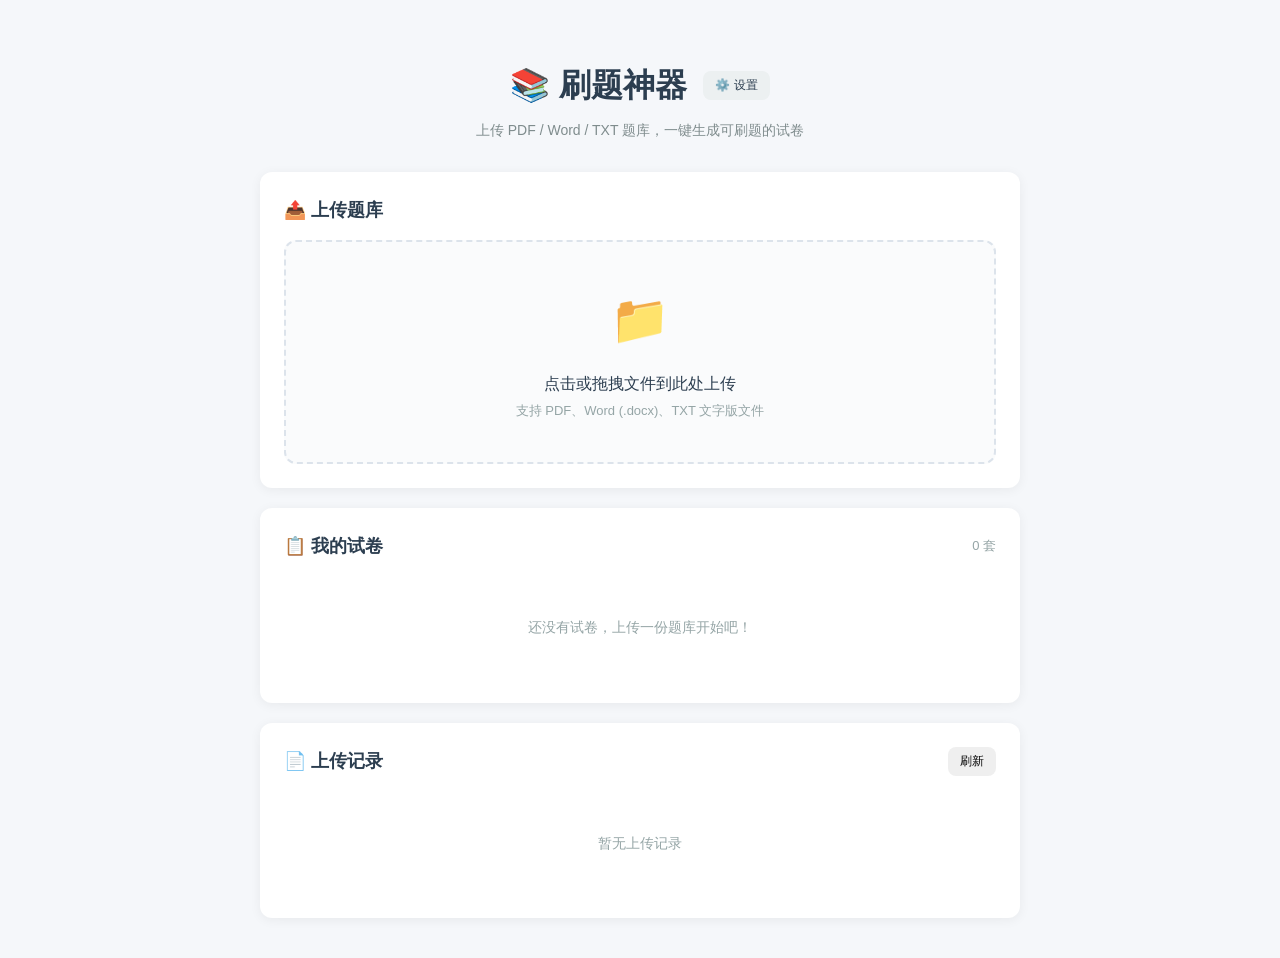
==== templates/index.html @ 8ee1f153 "quiz-app MVP: upload PDF/Word, AI parse, quiz with red/green feedback, AI explanation" ====
<!DOCTYPE html>
<html lang="zh-CN">
<head>
    <meta charset="UTF-8">
    <meta name="viewport" content="width=device-width, initial-scale=1.0">
    <title>刷题神器 - 上传题库自动刷题</title>
    <link rel="stylesheet" href="/static/style.css">
</head>
<body>
    <div class="container">
        <header class="header">
            <div class="header-row">
                <h1>📚 刷题神器</h1>
                <button class="btn btn-secondary btn-small" id="settingsBtn" title="AI配置">⚙️ 设置</button>
            </div>
            <p class="subtitle">上传 PDF / Word / TXT 题库，一键生成可刷题的试卷</p>
        </header>

        <!-- AI配置弹窗 -->
        <div class="modal-overlay" id="settingsModal" style="display:none;">
            <div class="modal-card settings-modal">
                <div class="modal-header">
                    <h2>⚙️ AI 配置</h2>
                    <button class="btn btn-back" id="closeSettingsBtn">✕</button>
                </div>
                <div class="settings-body">
                    <p class="settings-tip">配置AI大模型的API，用于题目解析和答案解析生成。支持任何兼容OpenAI格式的API。</p>
                    
                    <div class="settings-field">
                        <label>API Key</label>
                        <input type="password" id="settingsApiKey" placeholder="sk-xxxxxxxxxxxxx">
                        <span class="settings-hint" id="settingsKeyHint"></span>
                    </div>
                    
                    <div class="settings-field">
                        <label>API 地址 (Base URL)</label>
                        <input type="text" id="settingsBaseUrl" placeholder="https://api.deepseek.com/v1">
                        <span class="settings-hint">DeepSeek: https://api.deepseek.com/v1<br>OpenAI: https://api.openai.com/v1<br>通义千问: https://dashscope.aliyuncs.com/compatible-mode/v1</span>
                    </div>
                    
                    <div class="settings-field">
                        <label>模型名称</label>
                        <input type="text" id="settingsModel" placeholder="deepseek-chat">
                        <span class="settings-hint">DeepSeek: deepseek-chat<br>OpenAI: gpt-4o-mini<br>通义千问: qwen-plus</span>
                    </div>
                    
                    <div class="settings-presets">
                        <span class="preset-label">快捷预设：</span>
                        <button class="btn btn-small btn-preset" data-preset="deepseek">DeepSeek</button>
                        <button class="btn btn-small btn-preset" data-preset="openai">OpenAI</button>
                        <button class="btn btn-small btn-preset" data-preset="qwen">通义千问</button>
                        <button class="btn btn-small btn-preset" data-preset="kimi">Kimi</button>
                    </div>
                    
                    <button class="btn btn-primary btn-full" id="saveSettingsBtn">保存配置</button>
                </div>
            </div>
        </div>

        <!-- 上传区域 -->
        <section class="upload-section card">
            <h2>📤 上传题库</h2>
            <div class="upload-area" id="uploadArea">
                <div class="upload-icon">📁</div>
                <p class="upload-text">点击或拖拽文件到此处上传</p>
                <p class="upload-hint">支持 PDF、Word (.docx)、TXT 文字版文件</p>
                <input type="file" id="fileInput" accept=".pdf,.docx,.doc,.txt" hidden>
            </div>
            
            <div class="upload-options" id="uploadOptions" style="display:none;">
                <div class="file-info">
                    <span id="selectedFileName"></span>
                    <button class="btn btn-small" id="changeFileBtn">更换</button>
                </div>
                <div class="title-input">
                    <label>试卷名称（可选）</label>
                    <input type="text" id="quizTitle" placeholder="留空则使用文件名">
                </div>
                <button class="btn btn-primary btn-full" id="uploadBtn">
                    <span id="uploadBtnText">开始解析</span>
                </button>
            </div>

            <!-- 进度条 -->
            <div class="progress-container" id="progressContainer" style="display:none;">
                <div class="progress-bar" id="progressBar"></div>
                <p class="progress-text" id="progressText">正在上传...</p>
            </div>

            <!-- AI配置提示 -->
            <div class="warning-box" id="aiWarning" style="display:none;">
                ⚠️ 未检测到AI配置，上传解析功能需要API Key。请点击右上角 <strong>⚙️ 设置</strong> 按钮配置。
            </div>
        </section>

        <!-- 试卷列表 -->
        <section class="quiz-list-section card">
            <div class="section-header">
                <h2>📋 我的试卷</h2>
                <span class="quiz-count" id="quizCount">0 套</span>
            </div>
            
            <div class="quiz-list" id="quizList">
                <div class="empty-state">
                    <p>还没有试卷，上传一份题库开始吧！</p>
                </div>
            </div>
        </section>

        <!-- 上传记录 -->
        <section class="file-list-section card">
            <div class="section-header">
                <h2>📄 上传记录</h2>
                <button class="btn btn-small" id="refreshBtn">刷新</button>
            </div>
            
            <div class="file-list" id="fileList">
                <div class="empty-state">
                    <p>暂无上传记录</p>
                </div>
            </div>
        </section>
    </div>

    <script src="/static/app.js"></script>
</body>
</html>
---- static/style.css ----
/* ========== 全局样式 ========== */
* {
    margin: 0;
    padding: 0;
    box-sizing: border-box;
}

body {
    font-family: -apple-system, BlinkMacSystemFont, 'Segoe UI', 'PingFang SC', 'Hiragino Sans GB', 'Microsoft YaHei', sans-serif;
    background: #f5f7fa;
    color: #333;
    line-height: 1.6;
}

.container {
    max-width: 800px;
    margin: 0 auto;
    padding: 20px;
}

/* ========== 头部 ========== */
.header {
    text-align: center;
    padding: 40px 20px 30px;
}

.header-row {
    display: flex;
    justify-content: center;
    align-items: center;
    gap: 16px;
    margin-bottom: 8px;
}

.header h1 {
    font-size: 32px;
    color: #2c3e50;
    margin: 0;
}

.subtitle {
    color: #7f8c8d;
    font-size: 14px;
}

/* ========== 卡片 ========== */
.card {
    background: white;
    border-radius: 12px;
    padding: 24px;
    margin-bottom: 20px;
    box-shadow: 0 2px 12px rgba(0,0,0,0.06);
}

.card h2 {
    font-size: 18px;
    color: #2c3e50;
    margin-bottom: 16px;
}

/* ========== 上传区域 ========== */
.upload-area {
    border: 2px dashed #dce3eb;
    border-radius: 12px;
    padding: 40px 20px;
    text-align: center;
    cursor: pointer;
    transition: all 0.3s;
    background: #fafbfc;
}

.upload-area:hover {
    border-color: #4a90d9;
    background: #f0f7ff;
}

.upload-area.dragover {
    border-color: #4a90d9;
    background: #e8f4ff;
}

.upload-icon {
    font-size: 48px;
    margin-bottom: 12px;
}

.upload-text {
    font-size: 16px;
    color: #2c3e50;
    margin-bottom: 4px;
}

.upload-hint {
    font-size: 13px;
    color: #95a5a6;
}

.upload-options {
    margin-top: 16px;
}

.file-info {
    display: flex;
    justify-content: space-between;
    align-items: center;
    padding: 12px;
    background: #f0f7ff;
    border-radius: 8px;
    margin-bottom: 12px;
    color: #2c3e50;
    font-size: 14px;
}

.title-input {
    margin-bottom: 12px;
}

.title-input label {
    display: block;
    font-size: 13px;
    color: #7f8c8d;
    margin-bottom: 6px;
}

.title-input input {
    width: 100%;
    padding: 10px 12px;
    border: 1px solid #dce3eb;
    border-radius: 8px;
    font-size: 14px;
    outline: none;
    transition: border-color 0.3s;
}

.title-input input:focus {
    border-color: #4a90d9;
}

/* ========== 进度条 ========== */
.progress-container {
    margin-top: 16px;
}

.progress-bar {
    height: 6px;
    background: #e8ecf1;
    border-radius: 3px;
    overflow: hidden;
    margin-bottom: 8px;
}

.progress-bar::after {
    content: '';
    display: block;
    width: 30%;
    height: 100%;
    background: linear-gradient(90deg, #4a90d9, #67b8de);
    border-radius: 3px;
    animation: progress-anim 1.5s ease-in-out infinite;
}

@keyframes progress-anim {
    0% { transform: translateX(-100%); width: 30%; }
    50% { width: 50%; }
    100% { transform: translateX(400%); width: 30%; }
}

.progress-text {
    font-size: 13px;
    color: #7f8c8d;
    text-align: center;
}

/* ========== 警告框 ========== */
.warning-box {
    margin-top: 16px;
    padding: 12px 16px;
    background: #fff8e1;
    border: 1px solid #ffe082;
    border-radius: 8px;
    font-size: 13px;
    color: #f57f17;
}

.warning-box code {
    background: #fff3e0;
    padding: 2px 6px;
    border-radius: 4px;
    font-family: monospace;
}

/* ========== 按钮 ========== */
.btn {
    padding: 10px 20px;
    border: none;
    border-radius: 8px;
    font-size: 14px;
    cursor: pointer;
    transition: all 0.2s;
    font-family: inherit;
}

.btn:disabled {
    opacity: 0.5;
    cursor: not-allowed;
}

.btn-primary {
    background: #4a90d9;
    color: white;
}

.btn-primary:hover:not(:disabled) {
    background: #3a7bc8;
}

.btn-secondary {
    background: #ecf0f1;
    color: #2c3e50;
}

.btn-secondary:hover:not(:disabled) {
    background: #dce3eb;
}

.btn-danger {
    background: #e74c3c;
    color: white;
}

.btn-danger:hover {
    background: #c0392b;
}

.btn-small {
    padding: 6px 12px;
    font-size: 12px;
}

.btn-full {
    width: 100%;
    padding: 12px;
    font-size: 15px;
}

.btn-back {
    background: none;
    color: #4a90d9;
    padding: 6px 0;
    font-size: 14px;
}

.btn-back:hover {
    color: #3a7bc8;
}

/* ========== 试卷列表 ========== */
.section-header {
    display: flex;
    justify-content: space-between;
    align-items: center;
    margin-bottom: 16px;
}

.section-header h2 {
    margin-bottom: 0;
}

.quiz-count {
    font-size: 13px;
    color: #95a5a6;
}

.quiz-list {
    display: flex;
    flex-direction: column;
    gap: 12px;
}

.quiz-item {
    display: flex;
    justify-content: space-between;
    align-items: center;
    padding: 16px;
    border: 1px solid #e8ecf1;
    border-radius: 10px;
    transition: all 0.2s;
}

.quiz-item:hover {
    border-color: #4a90d9;
    box-shadow: 0 2px 8px rgba(74,144,217,0.1);
}

.quiz-item-info {
    flex: 1;
}

.quiz-item-title {
    font-size: 15px;
    font-weight: 500;
    color: #2c3e50;
    margin-bottom: 4px;
}

.quiz-item-meta {
    font-size: 12px;
    color: #95a5a6;
}

.quiz-item-actions {
    display: flex;
    gap: 8px;
}

/* ========== 文件列表 ========== */
.file-list {
    display: flex;
    flex-direction: column;
    gap: 8px;
}

.file-item {
    display: flex;
    justify-content: space-between;
    align-items: center;
    padding: 12px;
    background: #fafbfc;
    border-radius: 8px;
    font-size: 13px;
}

.file-item-name {
    flex: 1;
    color: #2c3e50;
    overflow: hidden;
    text-overflow: ellipsis;
    white-space: nowrap;
}

.file-item-status {
    padding: 2px 8px;
    border-radius: 10px;
    font-size: 11px;
    margin: 0 10px;
}

.status-done {
    background: #e8f5e9;
    color: #2e7d32;
}

.status-parsing {
    background: #fff3e0;
    color: #ef6c00;
}

.status-error {
    background: #ffebee;
    color: #c62828;
}

.status-pending {
    background: #f3e5f5;
    color: #6a1b9a;
}

.file-item-time {
    color: #95a5a6;
    font-size: 12px;
}

/* ========== 空状态 ========== */
.empty-state {
    text-align: center;
    padding: 40px 20px;
    color: #95a5a6;
    font-size: 14px;
}

/* ========== 刷题页面 ========== */
.quiz-container {
    max-width: 700px;
    padding-bottom: 100px;
}

.quiz-header {
    display: flex;
    align-items: center;
    padding: 16px 0;
    gap: 16px;
}

.quiz-title {
    flex: 1;
    font-size: 18px;
    color: #2c3e50;
    overflow: hidden;
    text-overflow: ellipsis;
    white-space: nowrap;
}

.quiz-progress {
    font-size: 14px;
    color: #7f8c8d;
    font-weight: 500;
}

.quiz-progress-bar {
    height: 4px;
    background: #e8ecf1;
    border-radius: 2px;
    margin-bottom: 20px;
    overflow: hidden;
}

.quiz-progress-fill {
    height: 100%;
    background: linear-gradient(90deg, #4a90d9, #67b8de);
    border-radius: 2px;
    transition: width 0.3s;
    width: 0%;
}

.question-card {
    margin-bottom: 20px;
}

.question-meta {
    display: flex;
    justify-content: space-between;
    align-items: center;
    margin-bottom: 16px;
}

.question-type {
    padding: 4px 12px;
    background: #e8f4ff;
    color: #1976d2;
    border-radius: 20px;
    font-size: 12px;
    font-weight: 500;
}

.question-number {
    font-size: 13px;
    color: #95a5a6;
}

.question-stem {
    font-size: 16px;
    line-height: 1.8;
    color: #2c3e50;
    margin-bottom: 24px;
    font-weight: 500;
}

.options-list {
    display: flex;
    flex-direction: column;
    gap: 10px;
}

.option-item {
    display: flex;
    align-items: flex-start;
    padding: 14px 16px;
    border: 2px solid #e8ecf1;
    border-radius: 10px;
    cursor: pointer;
    transition: all 0.2s;
    font-size: 15px;
    line-height: 1.6;
}

.option-item:hover {
    border-color: #4a90d9;
    background: #f8fbff;
}

.option-item.selected {
    border-color: #4a90d9;
    background: #e8f4ff;
}

.option-item.correct {
    border-color: #4caf50;
    background: #e8f5e9;
    color: #2e7d32;
}

.option-item.wrong {
    border-color: #f44336;
    background: #ffebee;
    color: #c62828;
}

.option-item.disabled {
    cursor: not-allowed;
    pointer-events: none;
}

.option-label {
    font-weight: 600;
    margin-right: 10px;
    min-width: 20px;
}

.option-text {
    flex: 1;
}

/* ========== 答题反馈 ========== */
.result-feedback {
    margin-top: 20px;
    padding: 16px;
    border-radius: 10px;
    display: flex;
    align-items: center;
    gap: 12px;
}

.result-feedback.correct {
    background: #e8f5e9;
}

.result-feedback.wrong {
    background: #ffebee;
}

.result-icon {
    font-size: 24px;
    width: 36px;
    height: 36px;
    display: flex;
    align-items: center;
    justify-content: center;
    border-radius: 50%;
    background: white;
}

.result-feedback.correct .result-icon {
    color: #4caf50;
}

.result-feedback.wrong .result-icon {
    color: #f44336;
}

.result-text {
    font-size: 15px;
    font-weight: 500;
}

.result-feedback.correct .result-text {
    color: #2e7d32;
}

.result-feedback.wrong .result-text {
    color: #c62828;
}

/* ========== 解析区域 ========== */
.explanation-section {
    margin-top: 20px;
    padding-top: 20px;
    border-top: 1px solid #e8ecf1;
}

.explanation-header {
    display: flex;
    justify-content: space-between;
    align-items: center;
    margin-bottom: 12px;
    font-size: 14px;
    font-weight: 500;
    color: #2c3e50;
}

.explanation-content {
    font-size: 14px;
    line-height: 1.8;
    color: #555;
    background: #fafbfc;
    padding: 16px;
    border-radius: 8px;
}

/* ========== 底部操作 ========== */
.quiz-footer {
    position: fixed;
    bottom: 0;
    left: 50%;
    transform: translateX(-50%);
    width: 100%;
    max-width: 700px;
    padding: 12px 20px;
    background: white;
    border-top: 1px solid #e8ecf1;
    display: flex;
    gap: 12px;
}

.quiz-footer .btn {
    flex: 1;
    padding: 14px;
    font-size: 15px;
}

/* ========== 弹窗 ========== */
.modal-overlay {
    position: fixed;
    top: 0;
    left: 0;
    right: 0;
    bottom: 0;
    background: rgba(0,0,0,0.5);
    display: flex;
    align-items: center;
    justify-content: center;
    z-index: 1000;
    padding: 20px;
}

.modal-card {
    background: white;
    border-radius: 16px;
    padding: 32px 24px;
    text-align: center;
    max-width: 400px;
    width: 100%;
}

.modal-icon {
    font-size: 64px;
    margin-bottom: 16px;
}

.modal-card h2 {
    font-size: 24px;
    color: #2c3e50;
    margin-bottom: 20px;
}

.score-display {
    margin-bottom: 16px;
}

.score-num {
    font-size: 64px;
    font-weight: bold;
    color: #4a90d9;
    line-height: 1;
}

.score-label {
    font-size: 18px;
    color: #7f8c8d;
    margin-left: 4px;
}

.score-detail {
    font-size: 14px;
    color: #7f8c8d;
    margin-bottom: 24px;
}

.modal-actions {
    display: flex;
    gap: 12px;
}

.modal-actions .btn {
    flex: 1;
}

/* ========== 设置弹窗 ========== */
.settings-modal {
    max-width: 480px;
    padding: 0;
    text-align: left;
}

.modal-header {
    display: flex;
    justify-content: space-between;
    align-items: center;
    padding: 20px 24px;
    border-bottom: 1px solid #e8ecf1;
}

.modal-header h2 {
    font-size: 18px;
    color: #2c3e50;
    margin: 0;
}

.modal-header .btn-back {
    font-size: 18px;
    padding: 4px 8px;
}

.settings-body {
    padding: 20px 24px;
}

.settings-tip {
    font-size: 13px;
    color: #7f8c8d;
    margin-bottom: 20px;
    line-height: 1.6;
}

.settings-field {
    margin-bottom: 16px;
}

.settings-field label {
    display: block;
    font-size: 14px;
    font-weight: 500;
    color: #2c3e50;
    margin-bottom: 6px;
}

.settings-field input {
    width: 100%;
    padding: 10px 12px;
    border: 1px solid #dce3eb;
    border-radius: 8px;
    font-size: 14px;
    outline: none;
    transition: border-color 0.3s;
    font-family: inherit;
}

.settings-field input:focus {
    border-color: #4a90d9;
}

.settings-hint {
    display: block;
    font-size: 12px;
    color: #95a5a6;
    margin-top: 4px;
    line-height: 1.5;
}

#settingsKeyHint {
    color: #4a90d9;
    font-weight: 500;
}

.settings-presets {
    display: flex;
    flex-wrap: wrap;
    align-items: center;
    gap: 8px;
    margin-bottom: 20px;
    padding-top: 8px;
}

.preset-label {
    font-size: 13px;
    color: #7f8c8d;
}

.btn-preset {
    background: #f0f7ff;
    color: #1976d2;
    border: 1px solid #d0e3ff;
}

.btn-preset:hover {
    background: #e8f4ff;
}

/* ========== 响应式 ========== */
@media (max-width: 600px) {
    .container {
        padding: 12px;
    }
    
    .header {
        padding: 24px 10px 20px;
    }
    
    .header h1 {
        font-size: 26px;
    }
    
    .card {
        padding: 16px;
    }
    
    .question-stem {
        font-size: 15px;
    }
    
    .option-item {
        font-size: 14px;
        padding: 12px 14px;
    }
}
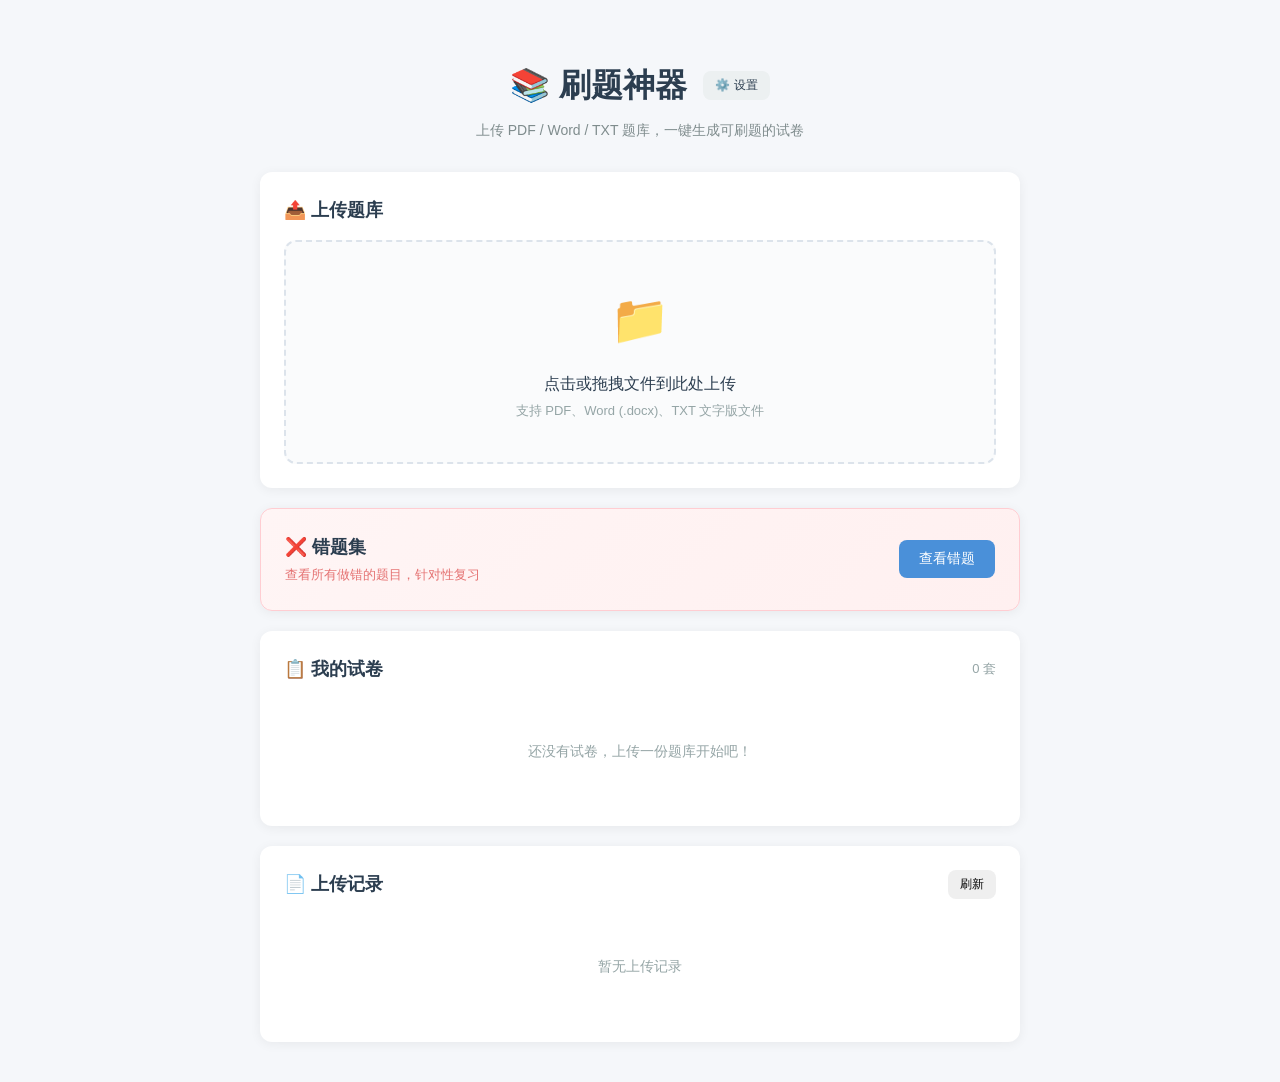
==== commit e58e8a4e: "feat: add question numbers, resume progress, and wrong answer collection" ====
--- a/templates/index.html
+++ b/templates/index.html
@@ -93,6 +93,17 @@
             </div>
         </section>
 
+        <!-- 错题集入口 -->
+        <section class="card wrong-entry-card">
+            <div class="wrong-entry-row">
+                <div>
+                    <h2>❌ 错题集</h2>
+                    <p class="wrong-entry-hint">查看所有做错的题目，针对性复习</p>
+                </div>
+                <button class="btn btn-primary" onclick="window.location.href='/wrong'">查看错题</button>
+            </div>
+        </section>
+
         <!-- 试卷列表 -->
         <section class="quiz-list-section card">
             <div class="section-header">
--- a/static/style.css
+++ b/static/style.css
@@ -773,6 +773,27 @@
 
 .btn-preset:hover {
     background: #e8f4ff;
+}
+
+/* ========== 错题集入口 ========== */
+.wrong-entry-card {
+    background: linear-gradient(135deg, #fff5f5, #fff0f0);
+    border: 1px solid #ffcdd2;
+}
+
+.wrong-entry-row {
+    display: flex;
+    justify-content: space-between;
+    align-items: center;
+}
+
+.wrong-entry-row h2 {
+    margin-bottom: 4px;
+}
+
+.wrong-entry-hint {
+    font-size: 13px;
+    color: #e57373;
 }
 
 /* ========== 响应式 ========== */
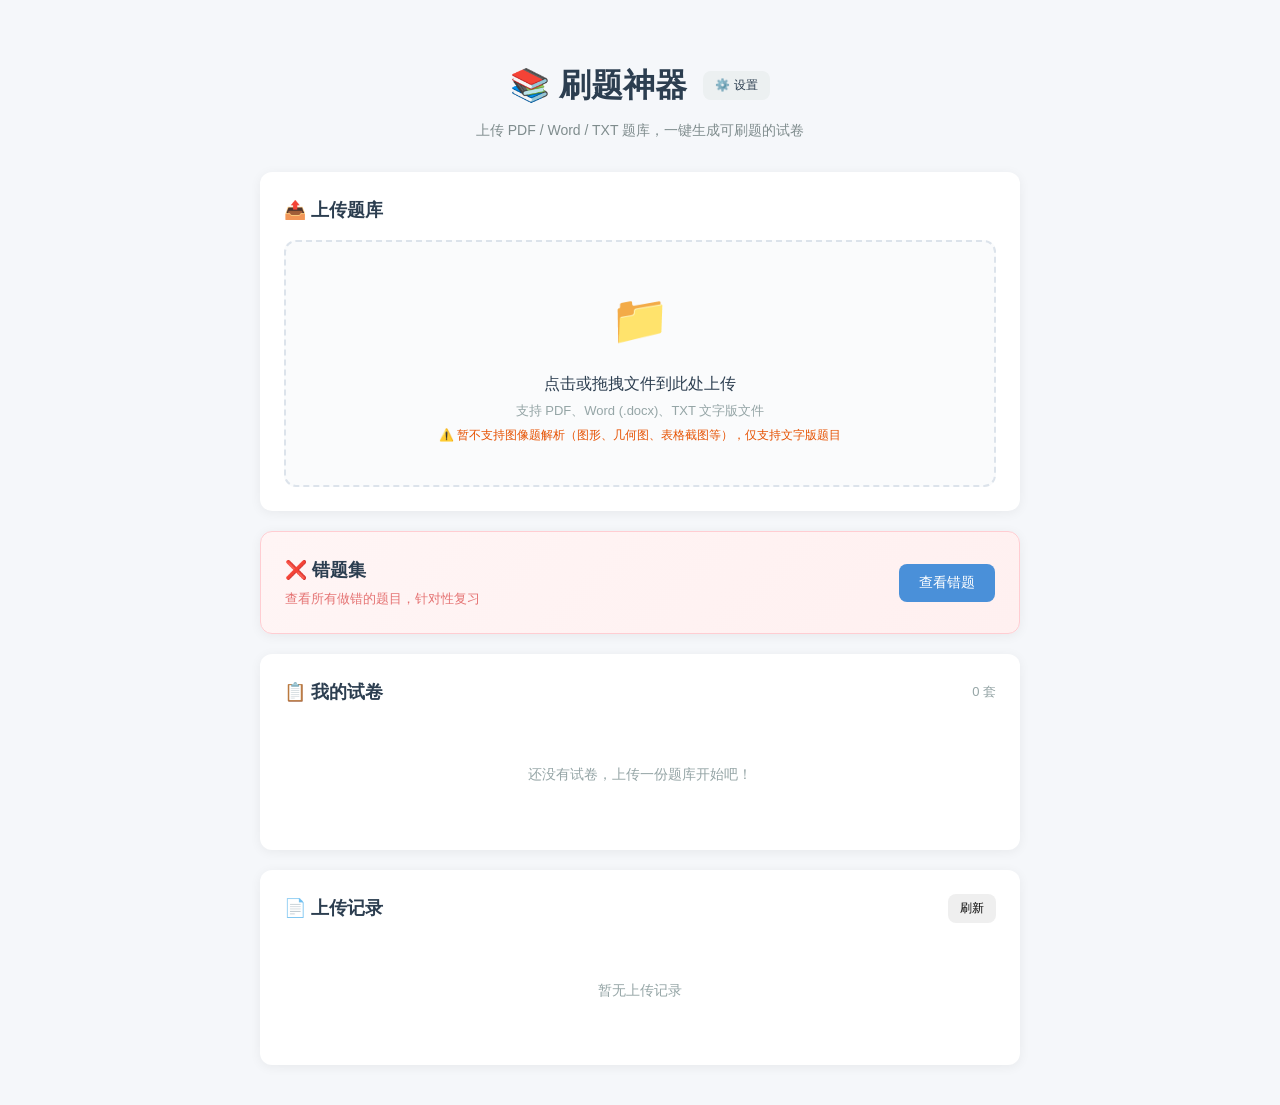
==== commit 79b609aa: "feat: 30k text limit, partial parse notice, image warning on upload page" ====
--- a/templates/index.html
+++ b/templates/index.html
@@ -64,6 +64,7 @@
                 <div class="upload-icon">📁</div>
                 <p class="upload-text">点击或拖拽文件到此处上传</p>
                 <p class="upload-hint">支持 PDF、Word (.docx)、TXT 文字版文件</p>
+                <p class="upload-warning">⚠️ 暂不支持图像题解析（图形、几何图、表格截图等），仅支持文字版题目</p>
                 <input type="file" id="fileInput" accept=".pdf,.docx,.doc,.txt" hidden>
             </div>
             
--- a/static/style.css
+++ b/static/style.css
@@ -773,6 +773,106 @@
 
 .btn-preset:hover {
     background: #e8f4ff;
+}
+
+/* ========== 上传警告 ========== */
+.upload-warning {
+    font-size: 12px;
+    color: #e65100;
+    margin-top: 4px;
+}
+
+/* ========== 模式切换 + 工具栏 ========== */
+.quiz-toolbar {
+    display: flex;
+    justify-content: space-between;
+    align-items: center;
+    margin-bottom: 12px;
+}
+
+.mode-switcher {
+    display: flex;
+    gap: 8px;
+}
+
+.mode-btn {
+    font-size: 13px;
+    font-weight: 500;
+}
+
+/* ========== 题号网格 ========== */
+.grid-legend {
+    display: flex;
+    gap: 16px;
+    margin-bottom: 16px;
+    font-size: 12px;
+    color: #7f8c8d;
+}
+
+.grid-legend-item {
+    display: flex;
+    align-items: center;
+    gap: 4px;
+}
+
+.grid-dot {
+    display: inline-block;
+    width: 12px;
+    height: 12px;
+    border-radius: 3px;
+}
+
+.grid-dot.correct { background: #4caf50; }
+.grid-dot.wrong { background: #f44336; }
+.grid-dot.unanswered { background: #dce3eb; }
+.grid-dot.marked { background: #ffc107; }
+
+.question-grid {
+    display: grid;
+    grid-template-columns: repeat(auto-fill, minmax(40px, 1fr));
+    gap: 8px;
+    max-height: 400px;
+    overflow-y: auto;
+}
+
+.grid-cell {
+    display: flex;
+    align-items: center;
+    justify-content: center;
+    width: 40px;
+    height: 40px;
+    border-radius: 8px;
+    font-size: 14px;
+    font-weight: 500;
+    cursor: pointer;
+    transition: transform 0.15s;
+}
+
+.grid-cell:hover { transform: scale(1.1); }
+.grid-cell.correct { background: #e8f5e9; color: #2e7d32; border: 2px solid #4caf50; }
+.grid-cell.wrong { background: #ffebee; color: #c62828; border: 2px solid #f44336; }
+.grid-cell.unanswered { background: #f5f5f5; color: #999; border: 2px solid #dce3eb; }
+.grid-cell.marked { box-shadow: 0 0 0 2px #ffc107; }
+.grid-cell.marked::after { content: '★'; position: absolute; font-size: 8px; color: #ff9800; }
+
+/* ========== 标注按钮 ========== */
+.btn-mark {
+    background: none;
+    border: none;
+    font-size: 16px;
+    cursor: pointer;
+    padding: 4px 8px;
+    border-radius: 4px;
+    transition: background 0.2s;
+}
+
+.btn-mark:hover {
+    background: #fff8e1;
+}
+
+/* ========== 背题模式答案 ========== */
+.study-answer {
+    margin-top: 16px;
 }
 
 /* ========== 错题集入口 ========== */
